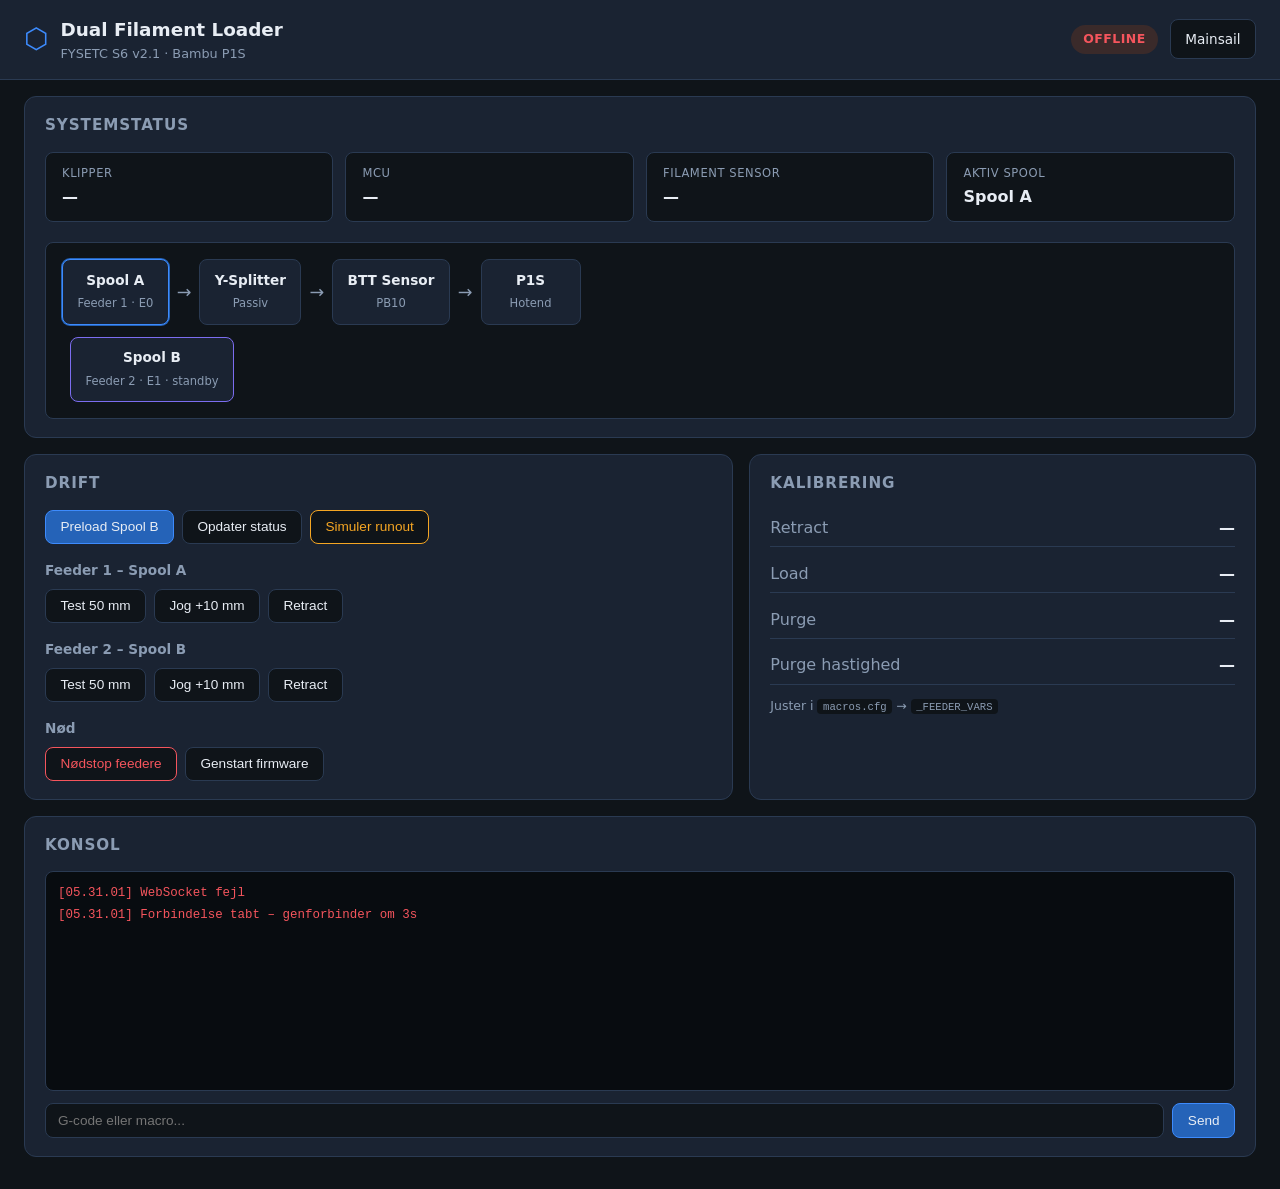
==== web/dashboard.html @ 2a34032c "Add S6 flash tooling, parallel Klipper UI, and operator dashboard. Deploy dual-filament alongside UR" ====
<!DOCTYPE html>
<html lang="da">
<head>
  <meta charset="UTF-8">
  <meta name="viewport" content="width=device-width, initial-scale=1.0">
  <title>Dual Filament Loader – P1S</title>
  <link rel="stylesheet" href="dashboard.css">
</head>
<body>
  <header class="topbar">
    <div class="brand">
      <span class="brand-icon">⬡</span>
      <div>
        <h1>Dual Filament Loader</h1>
        <p class="subtitle">FYSETC S6 v2.1 · Bambu P1S</p>
      </div>
    </div>
    <div class="topbar-actions">
      <div id="conn-pill" class="pill pill-offline">Offline</div>
      <a class="btn btn-ghost" id="mainsail-link" href="#">Mainsail</a>
    </div>
  </header>

  <main class="layout">
    <section class="panel status-panel">
      <h2>Systemstatus</h2>
      <div class="status-grid">
        <div class="stat-card">
          <span class="stat-label">Klipper</span>
          <span id="klipper-state" class="stat-value">—</span>
        </div>
        <div class="stat-card">
          <span class="stat-label">MCU</span>
          <span id="mcu-state" class="stat-value">—</span>
        </div>
        <div class="stat-card">
          <span class="stat-label">Filament sensor</span>
          <span id="sensor-state" class="stat-value">—</span>
        </div>
        <div class="stat-card">
          <span class="stat-label">Aktiv spool</span>
          <span id="active-spool" class="stat-value">Spool A</span>
        </div>
      </div>

      <div class="flow-diagram">
        <div class="flow-node active" id="node-a">
          <strong>Spool A</strong>
          <small>Feeder 1 · E0</small>
        </div>
        <div class="flow-arrow">→</div>
        <div class="flow-node">
          <strong>Y-Splitter</strong>
          <small>Passiv</small>
        </div>
        <div class="flow-arrow">→</div>
        <div class="flow-node" id="node-sensor">
          <strong>BTT Sensor</strong>
          <small id="sensor-pin">PB10</small>
        </div>
        <div class="flow-arrow">→</div>
        <div class="flow-node">
          <strong>P1S</strong>
          <small>Hotend</small>
        </div>
        <div class="flow-branch">
          <div class="flow-node standby" id="node-b">
            <strong>Spool B</strong>
            <small>Feeder 2 · E1 · standby</small>
          </div>
        </div>
      </div>
    </section>

    <section class="panel controls-panel">
      <h2>Drift</h2>
      <div class="btn-group">
        <button class="btn btn-primary" data-macro="PRELOAD_B">Preload Spool B</button>
        <button class="btn" data-macro="SYSTEM_STATUS">Opdater status</button>
        <button class="btn btn-warn" data-macro="SIMULATE_RUNOUT">Simuler runout</button>
      </div>

      <h3>Feeder 1 – Spool A</h3>
      <div class="btn-group">
        <button class="btn" data-macro="TEST_FEEDER1">Test 50 mm</button>
        <button class="btn" data-macro="FEEDER1_JOG DIST=10">Jog +10 mm</button>
        <button class="btn" data-macro="RETRACT_FEEDER1">Retract</button>
      </div>

      <h3>Feeder 2 – Spool B</h3>
      <div class="btn-group">
        <button class="btn" data-macro="TEST_FEEDER2">Test 50 mm</button>
        <button class="btn" data-macro="FEEDER2_JOG DIST=10">Jog +10 mm</button>
        <button class="btn" data-macro="RETRACT_FEEDER2">Retract</button>
      </div>

      <h3>Nød</h3>
      <div class="btn-group">
        <button class="btn btn-danger" data-macro="EMERGENCY_STOP_FEEDERS">Nødstop feedere</button>
        <button class="btn btn-ghost" data-macro="FIRMWARE_RESTART">Genstart firmware</button>
      </div>
    </section>

    <section class="panel vars-panel">
      <h2>Kalibrering</h2>
      <dl class="vars-list" id="vars-list">
        <div><dt>Retract</dt><dd id="var-retract">—</dd></div>
        <div><dt>Load</dt><dd id="var-load">—</dd></div>
        <div><dt>Purge</dt><dd id="var-purge">—</dd></div>
        <div><dt>Purge hastighed</dt><dd id="var-purge-speed">—</dd></div>
      </dl>
      <p class="hint">Juster i <code>macros.cfg</code> → <code>_FEEDER_VARS</code></p>
    </section>

    <section class="panel console-panel">
      <h2>Konsol</h2>
      <div id="console" class="console" aria-live="polite"></div>
      <form id="gcode-form" class="gcode-form">
        <input id="gcode-input" type="text" placeholder="G-code eller macro..." autocomplete="off">
        <button class="btn btn-primary" type="submit">Send</button>
      </form>
    </section>
  </main>

  <script src="dashboard.js"></script>
</body>
</html>
---- web/dashboard.css ----
:root {
  --bg: #0f1419;
  --panel: #1a2332;
  --panel-border: #2a3a52;
  --text: #e8edf4;
  --muted: #8b9cb3;
  --accent: #3d8bfd;
  --accent-dim: #2563b8;
  --ok: #3dd68c;
  --warn: #f5a623;
  --danger: #f5555d;
  --standby: #7c6df0;
  --radius: 12px;
  --font: "Segoe UI", system-ui, sans-serif;
}

* { box-sizing: border-box; margin: 0; padding: 0; }

body {
  font-family: var(--font);
  background: var(--bg);
  color: var(--text);
  min-height: 100vh;
  line-height: 1.5;
}

.topbar {
  display: flex;
  justify-content: space-between;
  align-items: center;
  padding: 1rem 1.5rem;
  border-bottom: 1px solid var(--panel-border);
  background: var(--panel);
}

.brand { display: flex; gap: 0.75rem; align-items: center; }
.brand-icon { font-size: 1.75rem; color: var(--accent); }
.brand h1 { font-size: 1.15rem; font-weight: 600; }
.subtitle { color: var(--muted); font-size: 0.8rem; }

.topbar-actions { display: flex; gap: 0.75rem; align-items: center; }

.pill {
  padding: 0.3rem 0.75rem;
  border-radius: 999px;
  font-size: 0.78rem;
  font-weight: 600;
  text-transform: uppercase;
  letter-spacing: 0.04em;
}
.pill-offline { background: #3a2a2a; color: var(--danger); }
.pill-online { background: #1a3a2a; color: var(--ok); }
.pill-ready { background: #1a2a3a; color: var(--accent); }

.layout {
  display: grid;
  grid-template-columns: 1.4fr 1fr;
  gap: 1rem;
  padding: 1rem 1.5rem 2rem;
  max-width: 1400px;
  margin: 0 auto;
}

.panel {
  background: var(--panel);
  border: 1px solid var(--panel-border);
  border-radius: var(--radius);
  padding: 1.1rem 1.25rem;
}

.panel h2 {
  font-size: 0.95rem;
  font-weight: 600;
  margin-bottom: 0.9rem;
  color: var(--muted);
  text-transform: uppercase;
  letter-spacing: 0.06em;
}

.panel h3 {
  font-size: 0.85rem;
  margin: 1rem 0 0.5rem;
  color: var(--muted);
}

.status-panel { grid-column: 1 / -1; }

.status-grid {
  display: grid;
  grid-template-columns: repeat(4, 1fr);
  gap: 0.75rem;
  margin-bottom: 1.25rem;
}

.stat-card {
  background: var(--bg);
  border-radius: 8px;
  padding: 0.75rem 1rem;
  border: 1px solid var(--panel-border);
}

.stat-label {
  display: block;
  font-size: 0.72rem;
  color: var(--muted);
  text-transform: uppercase;
  letter-spacing: 0.05em;
}

.stat-value {
  display: block;
  font-size: 1rem;
  font-weight: 600;
  margin-top: 0.2rem;
}

.stat-value.ok { color: var(--ok); }
.stat-value.warn { color: var(--warn); }
.stat-value.err { color: var(--danger); }

.flow-diagram {
  display: flex;
  align-items: center;
  flex-wrap: wrap;
  gap: 0.5rem;
  padding: 1rem;
  background: var(--bg);
  border-radius: 8px;
  border: 1px solid var(--panel-border);
  position: relative;
}

.flow-node {
  background: var(--panel);
  border: 1px solid var(--panel-border);
  border-radius: 8px;
  padding: 0.6rem 0.9rem;
  text-align: center;
  min-width: 100px;
}

.flow-node strong { display: block; font-size: 0.85rem; }
.flow-node small { color: var(--muted); font-size: 0.72rem; }
.flow-node.active { border-color: var(--accent); box-shadow: 0 0 0 1px var(--accent-dim); }
.flow-node.standby { border-color: var(--standby); }
.flow-node.sensor-ok { border-color: var(--ok); }
.flow-node.sensor-empty { border-color: var(--danger); }

.flow-arrow { color: var(--muted); font-size: 1.1rem; }

.flow-branch {
  width: 100%;
  display: flex;
  justify-content: flex-start;
  padding-left: 0.5rem;
  margin-top: 0.25rem;
}

.btn-group {
  display: flex;
  flex-wrap: wrap;
  gap: 0.5rem;
}

.btn {
  appearance: none;
  border: 1px solid var(--panel-border);
  background: var(--bg);
  color: var(--text);
  padding: 0.55rem 0.9rem;
  border-radius: 8px;
  font-size: 0.85rem;
  cursor: pointer;
  transition: background 0.15s, border-color 0.15s;
}

.btn:hover { border-color: var(--accent); background: #152030; }
.btn:disabled { opacity: 0.45; cursor: not-allowed; }
.btn-primary { background: var(--accent-dim); border-color: var(--accent); }
.btn-primary:hover { background: var(--accent); }
.btn-warn { border-color: var(--warn); color: var(--warn); }
.btn-danger { border-color: var(--danger); color: var(--danger); }
.btn-ghost { text-decoration: none; display: inline-flex; align-items: center; }

.vars-list { display: grid; gap: 0.5rem; }
.vars-list div {
  display: flex;
  justify-content: space-between;
  padding: 0.4rem 0;
  border-bottom: 1px solid var(--panel-border);
}
.vars-list dt { color: var(--muted); }
.vars-list dd { font-weight: 600; font-variant-numeric: tabular-nums; }

.hint {
  margin-top: 0.75rem;
  font-size: 0.78rem;
  color: var(--muted);
}

code {
  background: var(--bg);
  padding: 0.1rem 0.35rem;
  border-radius: 4px;
  font-size: 0.85em;
}

.console-panel { grid-column: 1 / -1; }

.console {
  background: #080c10;
  border: 1px solid var(--panel-border);
  border-radius: 8px;
  height: 220px;
  overflow-y: auto;
  padding: 0.75rem;
  font-family: "Cascadia Code", "Fira Code", monospace;
  font-size: 0.78rem;
  line-height: 1.45;
}

.console .line { margin-bottom: 0.2rem; }
.console .line.echo { color: var(--accent); }
.console .line.error { color: var(--danger); }
.console .line.sys { color: var(--muted); }

.gcode-form {
  display: flex;
  gap: 0.5rem;
  margin-top: 0.75rem;
}

.gcode-form input {
  flex: 1;
  background: var(--bg);
  border: 1px solid var(--panel-border);
  border-radius: 8px;
  color: var(--text);
  padding: 0.55rem 0.75rem;
  font-size: 0.85rem;
}

@media (max-width: 900px) {
  .layout { grid-template-columns: 1fr; }
  .status-grid { grid-template-columns: repeat(2, 1fr); }
  .flow-diagram { justify-content: center; }
}
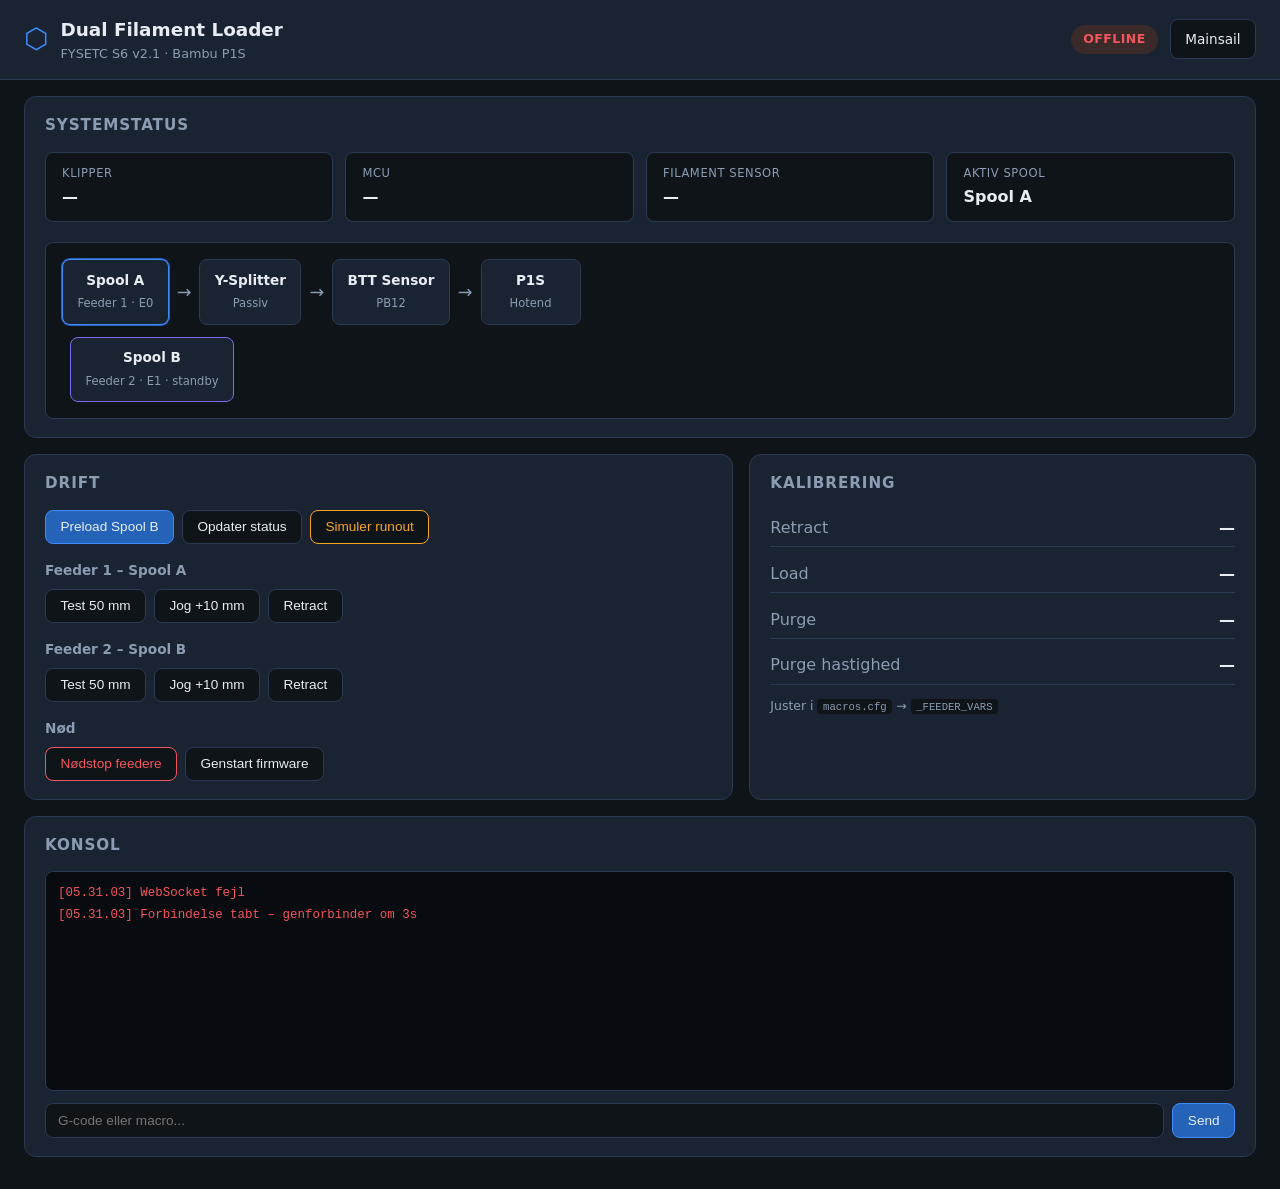
==== commit c14a48ea: "Tilføj sensor-config, wiring guide og deploy-filer. 5 sensorer (2× BTT SFS V2.0 + downstream), macro" ====
--- a/web/dashboard.html
+++ b/web/dashboard.html
@@ -56,7 +56,7 @@
         <div class="flow-arrow">→</div>
         <div class="flow-node" id="node-sensor">
           <strong>BTT Sensor</strong>
-          <small id="sensor-pin">PB10</small>
+          <small id="sensor-pin">PB12</small>
         </div>
         <div class="flow-arrow">→</div>
         <div class="flow-node">
@@ -76,7 +76,7 @@
       <h2>Drift</h2>
       <div class="btn-group">
         <button class="btn btn-primary" data-macro="PRELOAD_B">Preload Spool B</button>
-        <button class="btn" data-macro="SYSTEM_STATUS">Opdater status</button>
+        <button class="btn" data-macro="SENSOR_STATUS">Opdater status</button>
         <button class="btn btn-warn" data-macro="SIMULATE_RUNOUT">Simuler runout</button>
       </div>
 
